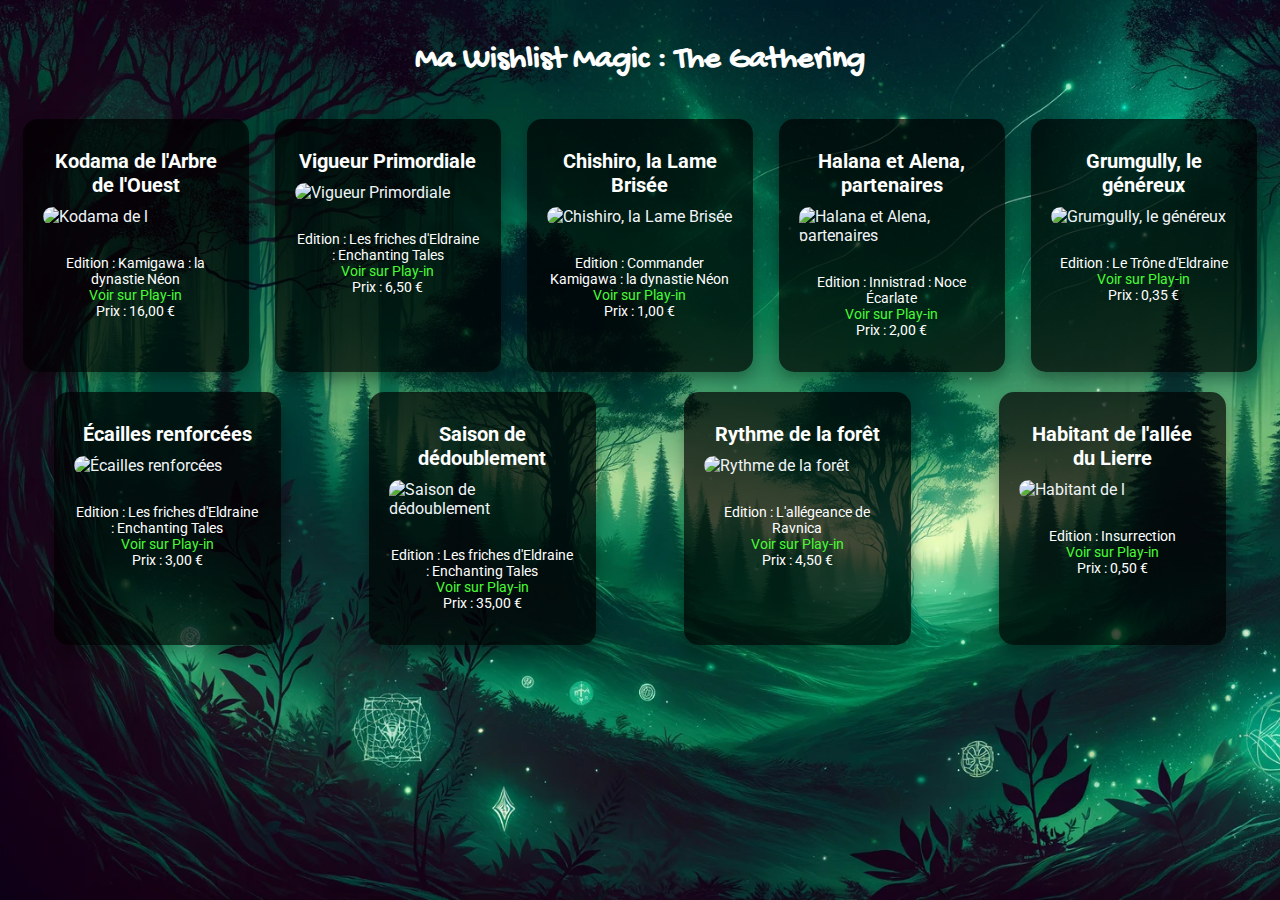
==== index.html @ 1f9462e4 "Add files via upload" ====
<!DOCTYPE html>
    <html lang="fr">
    <head>
        <meta charset="UTF-8">
        <title>Wishlist Magic: The Gathering</title>
        <link href="https://fonts.googleapis.com/css2?family=Gochi+Hand&family=Roboto:wght@400;700&display=swap" rel="stylesheet">
        <link rel="stylesheet" href="style3.css">
        <style>
            /* Votre CSS ici */
            #popup-img-container {
                display: none; /* Caché par défaut */
                position: fixed; /* Pour s'afficher par-dessus tout */
                top: 0;
                left: 0;
                width: 100%;
                height: 100%;
                background: rgba(0, 0, 0, 0.8); /* Fond sombre semi-transparent */
                z-index: 1000; /* S'assurer qu'il est au-dessus des autres éléments */
                justify-content: center;
                align-items: center;
            }
            #popup-img {
                max-width: 80%; /* Ajustez en fonction de la taille souhaitée */
                max-height: 80%;
            }
        </style>
        <script>
            function openPopup(src) {
                document.getElementById('popup-img').src = src;
                document.getElementById('popup-img-container').style.display = 'flex';
            }
            function closePopup() {
                document.getElementById('popup-img-container').style.display = 'none';
            }
        </script>
    </head>
    <body>
        <h1>Ma Wishlist Magic : The Gathering</h1>
        <div class="cards-container">
    
        <div class="card">
            <h2>Kodama de l'Arbre de l'Ouest</h2>
            <img src='https://www.play-in.com/images/cartes/mtg_neo/imported_kodama_of_the_west_tree92607.png' alt='Kodama de l'Arbre de l'Ouest' onclick="openPopup('https://www.play-in.com/images/cartes/mtg_neo/imported_kodama_of_the_west_tree92607.png')"/>
            <p>Edition : Kamigawa : la dynastie Néon<br>
            <a href='https://www.play-in.com/magic/carte/44755-kodama_de_larbre_de_louest'>Voir sur Play-in</a><br>
            Prix : 16,00 €</p>
        </div>
        
        <div class="card">
            <h2>Vigueur Primordiale</h2>
            <img src='https://www.play-in.com/images/cartes/mtg_wot/imported_primal_vigor118869.png' alt='Vigueur Primordiale' onclick="openPopup('https://www.play-in.com/images/cartes/mtg_wot/imported_primal_vigor118869.png')"/>
            <p>Edition : Les friches d'Eldraine : Enchanting Tales<br>
            <a href='https://www.play-in.com/magic/carte/18126-1154-vigueur_primordiale'>Voir sur Play-in</a><br>
            Prix : 6,50 €</p>
        </div>
        
        <div class="card">
            <h2>Chishiro, la Lame Brisée</h2>
            <img src='https://www.play-in.com/images/cartes/mtg_nec/imported_chishiro_the_shattered_blade93275.png' alt='Chishiro, la Lame Brisée' onclick="openPopup('https://www.play-in.com/images/cartes/mtg_nec/imported_chishiro_the_shattered_blade93275.png')"/>
            <p>Edition : Commander Kamigawa : la dynastie Néon<br>
            <a href='https://www.play-in.com/magic/carte/45207-chishiro_la_lame_brisee'>Voir sur Play-in</a><br>
            Prix : 1,00 €</p>
        </div>
        
        <div class="card">
            <h2>Halana et Alena, partenaires</h2>
            <img src='https://www.play-in.com/images/cartes/mtg_vow/imported_halana_and_alena_partners89827.png' alt='Halana et Alena, partenaires' onclick="openPopup('https://www.play-in.com/images/cartes/mtg_vow/imported_halana_and_alena_partners89827.png')"/>
            <p>Edition : Innistrad : Noce Écarlate<br>
            <a href='https://www.play-in.com/magic/carte/44154-halana_et_alena_partenaires'>Voir sur Play-in</a><br>
            Prix : 2,00 €</p>
        </div>
        
        <div class="card">
            <h2>Grumgully, le généreux</h2>
            <img src='https://www.play-in.com/images/cartes/throne_of_eldraine/grumgully_the_generous.png' alt='Grumgully, le généreux' onclick="openPopup('https://www.play-in.com/images/cartes/throne_of_eldraine/grumgully_the_generous.png')"/>
            <p>Edition : Le Trône d'Eldraine<br>
            <a href='https://www.play-in.com/magic/carte/26960-grumgully_le_genereux'>Voir sur Play-in</a><br>
            Prix : 0,35 €</p>
        </div>
        
        <div class="card">
            <h2>Écailles renforcées</h2>
            <img src='https://www.play-in.com/images/cartes/mtg_wot/imported_hardened_scales118056.png' alt='Écailles renforcées' onclick="openPopup('https://www.play-in.com/images/cartes/mtg_wot/imported_hardened_scales118056.png')"/>
            <p>Edition : Les friches d'Eldraine : Enchanting Tales<br>
            <a href='https://www.play-in.com/magic/carte/18783-1154-Ecailles_renforcees'>Voir sur Play-in</a><br>
            Prix : 3,00 €</p>
        </div>
        
        <div class="card">
            <h2>Saison de dédoublement</h2>
            <img src='https://www.play-in.com/images/cartes/mtg_wot/imported_doubling_season117599.png' alt='Saison de dédoublement' onclick="openPopup('https://www.play-in.com/images/cartes/mtg_wot/imported_doubling_season117599.png')"/>
            <p>Edition : Les friches d'Eldraine : Enchanting Tales<br>
            <a href='https://www.play-in.com/magic/carte/6570-1154-saison_de_dedoublement'>Voir sur Play-in</a><br>
            Prix : 35,00 €</p>
        </div>
        
        <div class="card">
            <h2>Rythme de la forêt</h2>
            <img src='https://www.play-in.com/images/cartes/ravnica_allegiance/rhythm_of_the_wild.png' alt='Rythme de la forêt' onclick="openPopup('https://www.play-in.com/images/cartes/ravnica_allegiance/rhythm_of_the_wild.png')"/>
            <p>Edition : L'allégeance de Ravnica<br>
            <a href='https://www.play-in.com/magic/carte/25278-rythme_de_la_foret'>Voir sur Play-in</a><br>
            Prix : 4,50 €</p>
        </div>
        
        <div class="card">
            <h2>Habitant de l'allée du Lierre</h2>
            <img src='https://www.play-in.com/images/cartes/gatecrash/ivy_lane_denizen.jpg' alt='Habitant de l'allée du Lierre' onclick="openPopup('https://www.play-in.com/images/cartes/gatecrash/ivy_lane_denizen.jpg')"/>
            <p>Edition : Insurrection<br>
            <a href='https://www.play-in.com/magic/carte/17573-habitant_de_lallee_du_lierre'>Voir sur Play-in</a><br>
            Prix : 0,50 €</p>
        </div>
        
    </div>
    <div id="popup-img-container" onclick="closePopup()">
        <img id="popup-img" src="" alt="Image agrandie" />
    </div>
</body>
</html>
---- style3.css ----
body {
    background-image: url('afc4e1e2-6461-441a-b0dc-225058190e2e.webp'); /* URL de l'image de fond */
    background-size: cover;
    background-attachment: fixed;
    font-family: 'Roboto', sans-serif;
    color: #f0f4f8; /* Couleur de texte pour la lisibilité */
    margin: 0;
    padding: 20px;
}

h1 {
    font-family: 'Gochi Hand', cursive;
    color: #ffffff; /* Couleur blanche pour le titre */
    text-align: center;
    margin-bottom: 40px; /* Espacement sous le titre */
}

.cards-container {
    display: flex;
    flex-wrap: wrap;
    justify-content: space-around;
    margin: -10px;
}

.card {
    flex-basis: calc(18% - 40px); /* Ajuste la base pour 4 cartes avec un peu d'espace */
    margin: 10px;
    background-color: rgba(0, 0, 0, 0.7); /* Arrière-plan semi-transparent */
    border-radius: 15px;
    box-shadow: 0 8px 16px rgba(0, 0, 0, 0.3);
    overflow: hidden;
    display: flex;
    flex-direction: column;
    align-items: center;
    padding: 20px;
    transition: transform 0.2s;
}

.card:hover {
    transform: scale(1.05); /* Légère animation au survol */
}

.card img {
    width: 100%;
    border-radius: 10px;
    margin-bottom: 15px;
}

.card h2, .card p {
    color: #ffffff; /* Texte blanc pour la lisibilité */
    text-align: center;
}

.card h2 {
    font-size: 20px;
    margin: 10px 0;
}

.card p {
    font-size: 14px;
}

a {
    text-decoration: none;
    color: #49fb35; /* Couleur vive pour les liens */
}

a:hover {
    text-decoration: underline;
}

@media only screen and (max-width: 1200px) {
    .card {
        flex-basis: calc(50% - 40px); /* 2 cartes par ligne sur les écrans plus petits */
    }
}
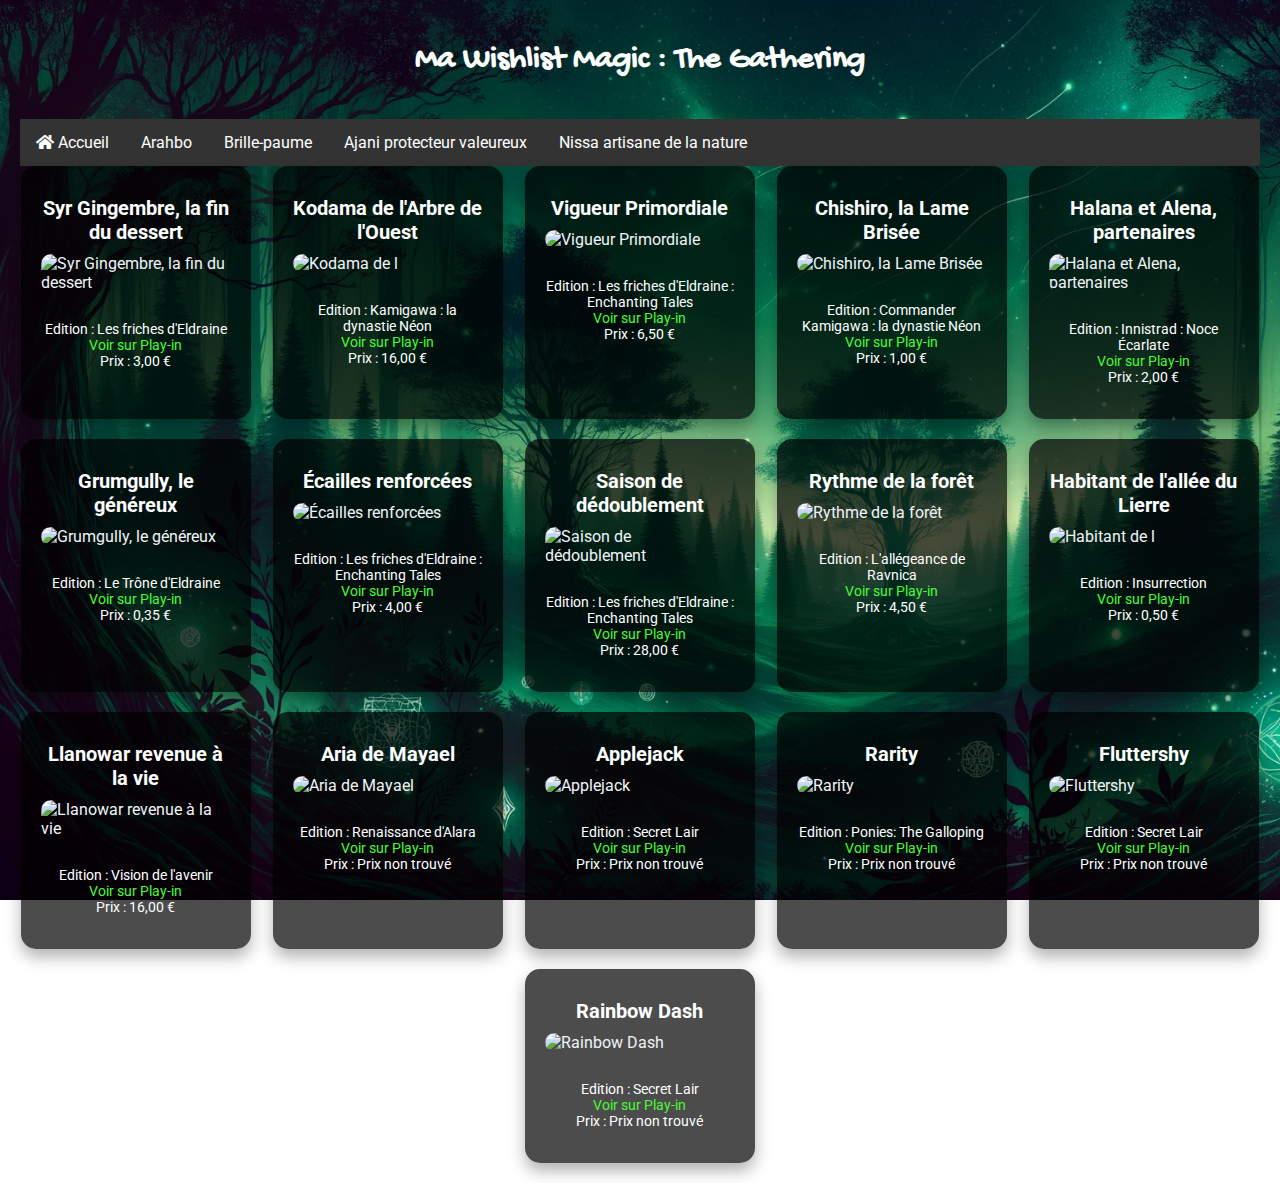
==== commit e101b005: "Add files via upload" ====
--- a/index.html
+++ b/index.html
@@ -5,7 +5,8 @@
         <meta charset="UTF-8">
         <title>Wishlist Magic: The Gathering</title>
         <link href="https://fonts.googleapis.com/css2?family=Gochi+Hand&family=Roboto:wght@400;700&display=swap" rel="stylesheet">
-        <link rel="stylesheet" href="style3.css">
+        <link rel="stylesheet" href="style.css">
+        <link rel="stylesheet" href="https://cdnjs.cloudflare.com/ajax/libs/font-awesome/5.15.1/css/all.min.css">
         <style>
             /* Votre CSS ici */
             #popup-img-container {
@@ -37,8 +38,17 @@
     </head>
     <body>
         <h1>Ma Wishlist Magic : The Gathering</h1>
+        <nav><ul><li><a href="index.html"><i class="fas fa-home"></i> Accueil</a></li><li><a href="Arahbo.html">Arahbo</a></li><li><a href="Brille-Paume.html">Brille-paume</a></li><li><a href="Ajani protecteur valeureux.html">Ajani protecteur valeureux</a></li><li><a href="Nissa artisane de la nature.html">Nissa artisane de la nature</a></li></ul></nav>
         <div class="cards-container">
     
+        <div class="card">
+            <h2>Syr Gingembre, la fin du dessert</h2>
+            <img src='https://www.play-in.com/images/cartes/mtg_woe/imported_syr_ginger_the_meal_ender117947.png' alt='Syr Gingembre, la fin du dessert' onclick="openPopup('https://www.play-in.com/images/cartes/mtg_woe/imported_syr_ginger_the_meal_ender117947.png')"/>
+            <p>Edition : Les friches d'Eldraine<br>
+            <a href='https://www.play-in.com/magic/carte/51317-syr_gingembre_la_fin_du_dessert'>Voir sur Play-in</a><br>
+            Prix : 3,00 €</p>
+        </div>
+        
         <div class="card">
             <h2>Kodama de l'Arbre de l'Ouest</h2>
             <img src='https://www.play-in.com/images/cartes/mtg_neo/imported_kodama_of_the_west_tree92607.png' alt='Kodama de l'Arbre de l'Ouest' onclick="openPopup('https://www.play-in.com/images/cartes/mtg_neo/imported_kodama_of_the_west_tree92607.png')"/>
@@ -84,7 +94,7 @@
             <img src='https://www.play-in.com/images/cartes/mtg_wot/imported_hardened_scales118056.png' alt='Écailles renforcées' onclick="openPopup('https://www.play-in.com/images/cartes/mtg_wot/imported_hardened_scales118056.png')"/>
             <p>Edition : Les friches d'Eldraine : Enchanting Tales<br>
             <a href='https://www.play-in.com/magic/carte/18783-1154-Ecailles_renforcees'>Voir sur Play-in</a><br>
-            Prix : 3,00 €</p>
+            Prix : 4,00 €</p>
         </div>
         
         <div class="card">
@@ -92,7 +102,7 @@
             <img src='https://www.play-in.com/images/cartes/mtg_wot/imported_doubling_season117599.png' alt='Saison de dédoublement' onclick="openPopup('https://www.play-in.com/images/cartes/mtg_wot/imported_doubling_season117599.png')"/>
             <p>Edition : Les friches d'Eldraine : Enchanting Tales<br>
             <a href='https://www.play-in.com/magic/carte/6570-1154-saison_de_dedoublement'>Voir sur Play-in</a><br>
-            Prix : 35,00 €</p>
+            Prix : 28,00 €</p>
         </div>
         
         <div class="card">
@@ -111,6 +121,54 @@
             Prix : 0,50 €</p>
         </div>
         
+        <div class="card">
+            <h2>Llanowar revenue à la vie</h2>
+            <img src='https://www.play-in.com/images/cartes/future_sight/imported_llanowar_reborn.png' alt='Llanowar revenue à la vie' onclick="openPopup('https://www.play-in.com/images/cartes/future_sight/imported_llanowar_reborn.png')"/>
+            <p>Edition : Vision de l'avenir<br>
+            <a href='https://www.play-in.com/magic/carte/2574-llanowar_revenue_a_la_vie'>Voir sur Play-in</a><br>
+            Prix : 16,00 €</p>
+        </div>
+        
+        <div class="card">
+            <h2>Aria de Mayael</h2>
+            <img src='https://www.play-in.com/images/cartes/alara_reborn/mayaels_aria.jpg' alt='Aria de Mayael' onclick="openPopup('https://www.play-in.com/images/cartes/alara_reborn/mayaels_aria.jpg')"/>
+            <p>Edition : Renaissance d'Alara<br>
+            <a href='https://www.play-in.com/magic/carte/11662-aria_de_mayael'>Voir sur Play-in</a><br>
+            Prix : Prix non trouvé</p>
+        </div>
+        
+        <div class="card">
+            <h2>Applejack</h2>
+            <img src='https://www.play-in.com/images/cartes/secret_lair/imported_applejack130520.png' alt='Applejack' onclick="openPopup('https://www.play-in.com/images/cartes/secret_lair/imported_applejack130520.png')"/>
+            <p>Edition : Secret Lair<br>
+            <a href='https://www.play-in.com/magic/carte/54451-_applejack'>Voir sur Play-in</a><br>
+            Prix : Prix non trouvé</p>
+        </div>
+        
+        <div class="card">
+            <h2>Rarity</h2>
+            <img src='https://www.play-in.com/images/cartes/ponies_the_galloping/imported_rarity54619.png' alt='Rarity' onclick="openPopup('https://www.play-in.com/images/cartes/ponies_the_galloping/imported_rarity54619.png')"/>
+            <p>Edition : Ponies: The Galloping<br>
+            <a href='https://www.play-in.com/magic/carte/27598-rarity'>Voir sur Play-in</a><br>
+            Prix : Prix non trouvé</p>
+        </div>
+        
+        <div class="card">
+            <h2>Fluttershy</h2>
+            <img src='https://www.play-in.com/images/cartes/secret_lair/imported_fluttershy130521.png' alt='Fluttershy' onclick="openPopup('https://www.play-in.com/images/cartes/secret_lair/imported_fluttershy130521.png')"/>
+            <p>Edition : Secret Lair<br>
+            <a href='https://www.play-in.com/magic/carte/54452-_fluttershy'>Voir sur Play-in</a><br>
+            Prix : Prix non trouvé</p>
+        </div>
+        
+        <div class="card">
+            <h2>Rainbow Dash</h2>
+            <img src='https://www.play-in.com/images/cartes/secret_lair/imported_rainbow_dash130523.png' alt='Rainbow Dash' onclick="openPopup('https://www.play-in.com/images/cartes/secret_lair/imported_rainbow_dash130523.png')"/>
+            <p>Edition : Secret Lair<br>
+            <a href='https://www.play-in.com/magic/carte/54454-_rainbow_dash'>Voir sur Play-in</a><br>
+            Prix : Prix non trouvé</p>
+        </div>
+        
     </div>
     <div id="popup-img-container" onclick="closePopup()">
         <img id="popup-img" src="" alt="Image agrandie" />
--- a/style.css
+++ b/style.css
@@ -0,0 +1,128 @@
+body {
+    background-image: url('afc4e1e2-6461-441a-b0dc-225058190e2e.webp'); /* URL de l'image de fond */
+    background-size: cover;
+    background-attachment: fixed;
+    font-family: 'Roboto', sans-serif;
+    color: #f0f4f8; /* Couleur de texte pour la lisibilité */
+    margin: 0;
+    padding: 20px;
+}
+
+h1 {
+    font-family: 'Gochi Hand', cursive;
+    color: #ffffff; /* Couleur blanche pour le titre */
+    text-align: center;
+    margin-bottom: 40px; /* Espacement sous le titre */
+}
+
+.cards-container {
+    display: flex;
+    flex-wrap: wrap;
+    justify-content: space-around;
+    margin: -10px;
+}
+
+.card {
+    flex-basis: calc(100% / 6 - 20px); /* Ajuste la base pour 4 cartes avec un peu d'espace */
+    margin: 10px;
+    background-color: rgba(0, 0, 0, 0.7); /* Arrière-plan semi-transparent */
+    border-radius: 15px;
+    box-shadow: 0 8px 16px rgba(0, 0, 0, 0.3);
+    overflow: hidden;
+    display: flex;
+    flex-direction: column;
+    align-items: center;
+    padding: 20px;
+    transition: transform 0.2s;
+}
+
+.card:hover {
+    transform: scale(1.05); /* Légère animation au survol */
+}
+
+.card img {
+    width: 100%;
+    border-radius: 10px;
+    margin-bottom: 15px;
+}
+
+.card h2, .card p {
+    color: #ffffff; /* Texte blanc pour la lisibilité */
+    text-align: center;
+}
+
+.card h2 {
+    font-size: 20px;
+    margin: 10px 0;
+}
+
+.card p {
+    font-size: 14px;
+}
+
+a {
+    text-decoration: none;
+    color: #49fb35; /* Couleur vive pour les liens */
+}
+
+a:hover {
+    text-decoration: underline;
+}
+
+@media only screen and (max-width: 1200px) {
+    .card {
+        flex-basis: calc(50% - 40px); /* 2 cartes par ligne sur les écrans plus petits */
+    }
+}
+
+/* Style de base pour la barre de navigation */
+nav {
+    background-color: #333; /* Couleur d'arrière-plan de la barre de navigation */
+    overflow: hidden;
+}
+
+/* Style pour les éléments de liste dans la barre de navigation */
+nav ul {
+    list-style-type: none;
+    margin: 0;
+    padding: 0;
+}
+
+/* Style pour les liens dans la barre de navigation */
+nav ul li {
+    float: left;
+}
+
+nav ul li a {
+    display: block;
+    color: white; /* Couleur du texte des liens */
+    text-align: center;
+    padding: 14px 16px; /* Espacement autour du texte */
+    text-decoration: none;
+}
+
+/* Changer la couleur des liens au survol */
+nav ul li a:hover {
+    background-color: #ddd;
+    color: black; /* Couleur du texte des liens au survol */
+}
+
+/* Style pour l'icône de la maison (home) */
+nav ul li a img {
+    vertical-align: middle;
+    margin-right: 8px;
+}
+
+/* Clear floats after the nav */
+nav:after {
+    content: "";
+    display: table;
+    clear: both;
+}
+
+/* Responsive navigation menu - stacking links under each other on smaller screens */
+@media screen and (max-width: 600px) {
+    nav ul li {
+        float: none;
+    }
+}
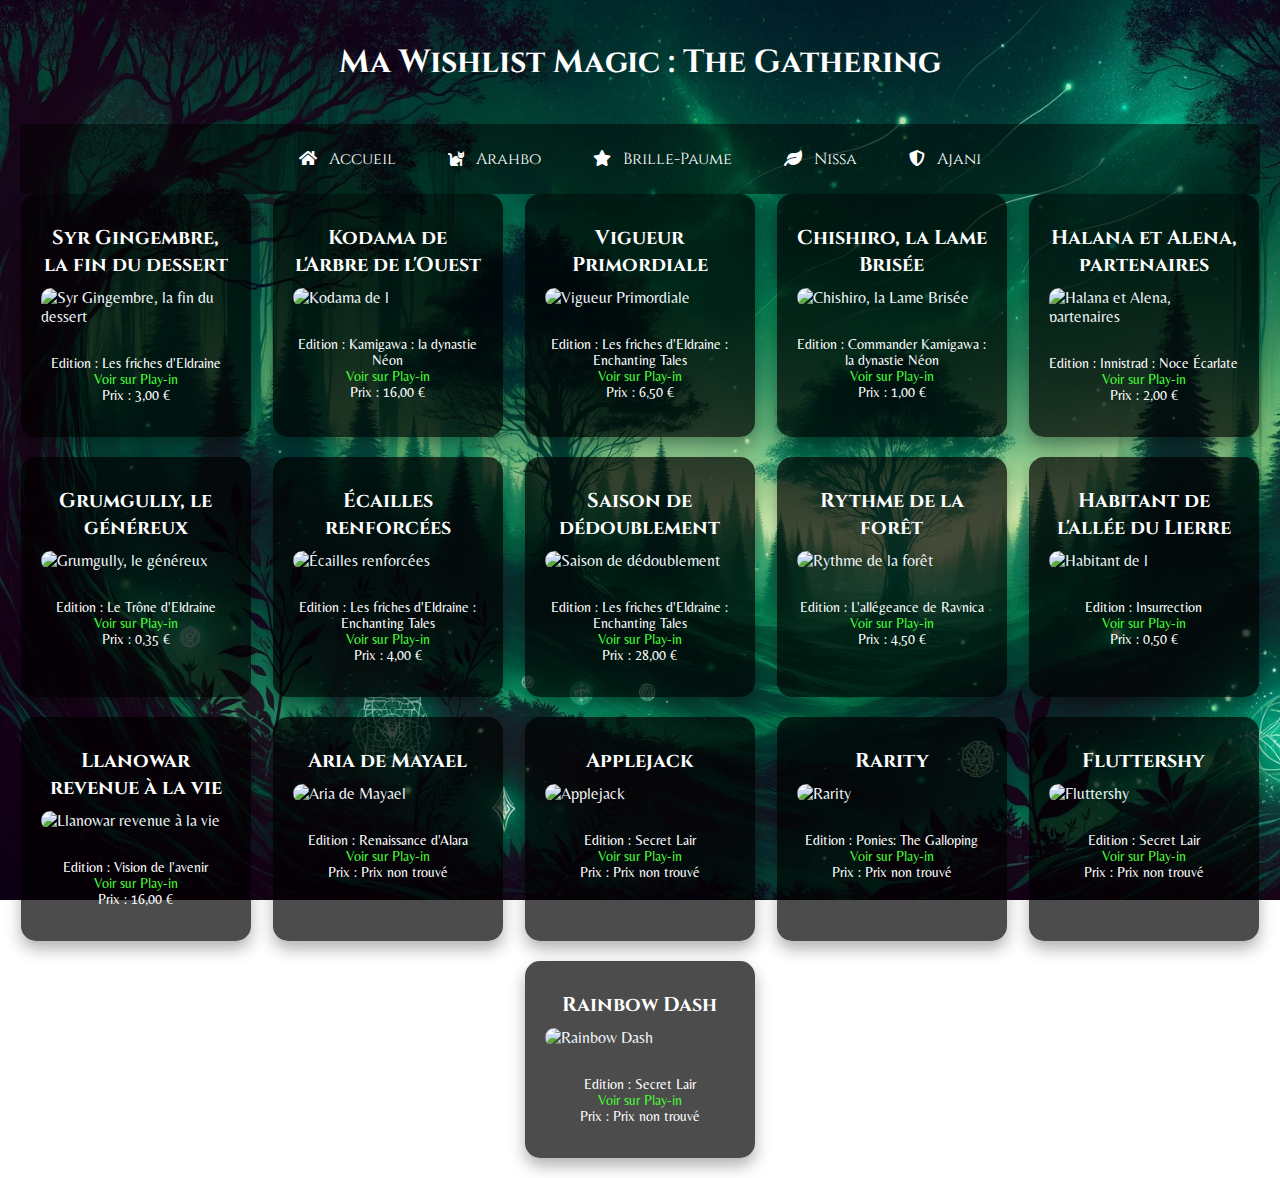
==== commit 4cf10bce: "UP design site font + menu" ====
--- a/index.html
+++ b/index.html
@@ -5,6 +5,7 @@
         <meta charset="UTF-8">
         <title>Wishlist Magic: The Gathering</title>
         <link href="https://fonts.googleapis.com/css2?family=Gochi+Hand&family=Roboto:wght@400;700&display=swap" rel="stylesheet">
+        <link href="https://fonts.googleapis.com/css2?family=Belleza&family=Cinzel&family=MedievalSharp&display=swap" rel="stylesheet">
         <link rel="stylesheet" href="style.css">
         <link rel="stylesheet" href="https://cdnjs.cloudflare.com/ajax/libs/font-awesome/5.15.1/css/all.min.css">
         <style>
@@ -38,7 +39,15 @@
     </head>
     <body>
         <h1>Ma Wishlist Magic : The Gathering</h1>
-        <nav><ul><li><a href="index.html"><i class="fas fa-home"></i> Accueil</a></li><li><a href="Arahbo.html">Arahbo</a></li><li><a href="Brille-Paume.html">Brille-paume</a></li><li><a href="Ajani protecteur valeureux.html">Ajani protecteur valeureux</a></li><li><a href="Nissa artisane de la nature.html">Nissa artisane de la nature</a></li></ul></nav>
+        <nav>
+            <ul>
+                <li><a href="index.html"><i class="fas fa-home"></i> Accueil</a></li>
+                <li><a href="arahbo.html"><i class="fas fa-cat"></i> Arahbo</a></li>
+                <li><a href="brille-paume.html"><i class="fas fa-star"></i> Brille-Paume</a></li>
+                <li><a href="nissa.html"><i class="fas fa-leaf"></i> Nissa</a></li>
+                <li><a href="ajani.html"><i class="fas fa-shield-alt"></i> Ajani</a></li>
+            </ul>
+        </nav>
         <div class="cards-container">
     
         <div class="card">
--- a/style.css
+++ b/style.css
@@ -2,14 +2,13 @@
     background-image: url('afc4e1e2-6461-441a-b0dc-225058190e2e.webp'); /* URL de l'image de fond */
     background-size: cover;
     background-attachment: fixed;
-    font-family: 'Roboto', sans-serif;
+    font-family: 'Belleza', sans-serif;
     color: #f0f4f8; /* Couleur de texte pour la lisibilité */
     margin: 0;
     padding: 20px;
 }
 
 h1 {
-    font-family: 'Gochi Hand', cursive;
     color: #ffffff; /* Couleur blanche pour le titre */
     text-align: center;
     margin-bottom: 40px; /* Espacement sous le titre */
@@ -126,3 +125,57 @@
         float: none;
     }
 }
+
+h1, h2, h3, .menu {
+    font-family: 'Cinzel', serif;
+}
+
+.body-text {
+    font-family: 'Belleza', sans-serif;
+}
+
+.card-name, .card-details {
+    font-family: 'MedievalSharp', cursive;
+}
+
+/* Menu Styling */
+nav {
+    background: rgba(0, 0, 0, 0.5); /* Fond semi-transparent */
+    padding: 10px;
+    border-radius: 5px;
+}
+
+nav ul {
+    list-style-type: none;
+    display: flex;
+    justify-content: center;
+    padding: 0;
+}
+
+nav ul li {
+    margin: 0 10px;
+}
+
+nav ul li a {
+    text-decoration: none;
+    color: #fff;
+    font-family: 'Cinzel', serif;
+    transition: color 0.3s ease;
+    /* vos styles existants */
+    border-radius: 10px; /* Ceci arrondira les coins. Ajustez la valeur selon vos besoins. */
+    transition: all 0.3s ease; /* Assure une transition douce pour le style de survol */
+}
+
+
+nav ul li a i {
+    margin-right: 8px;
+}
+
+
+nav ul li a:hover {
+    /* vos styles existants pour le survol */
+    background-color: rgba(255, 255, 255, 0.2); /* Ajoute un fond légèrement blanc pour le survol */
+    color: #f8c555; /* Or gold pour le survol */ /* Choisissez une couleur foncée pour plus de contraste */
+    border-radius: 10px; /* S'assurer que les bords arrondis restent cohérents */
+    padding: 14px 16px; /* Ajouter ou ajuster le padding si nécessaire pour l'effet de survol */
+}
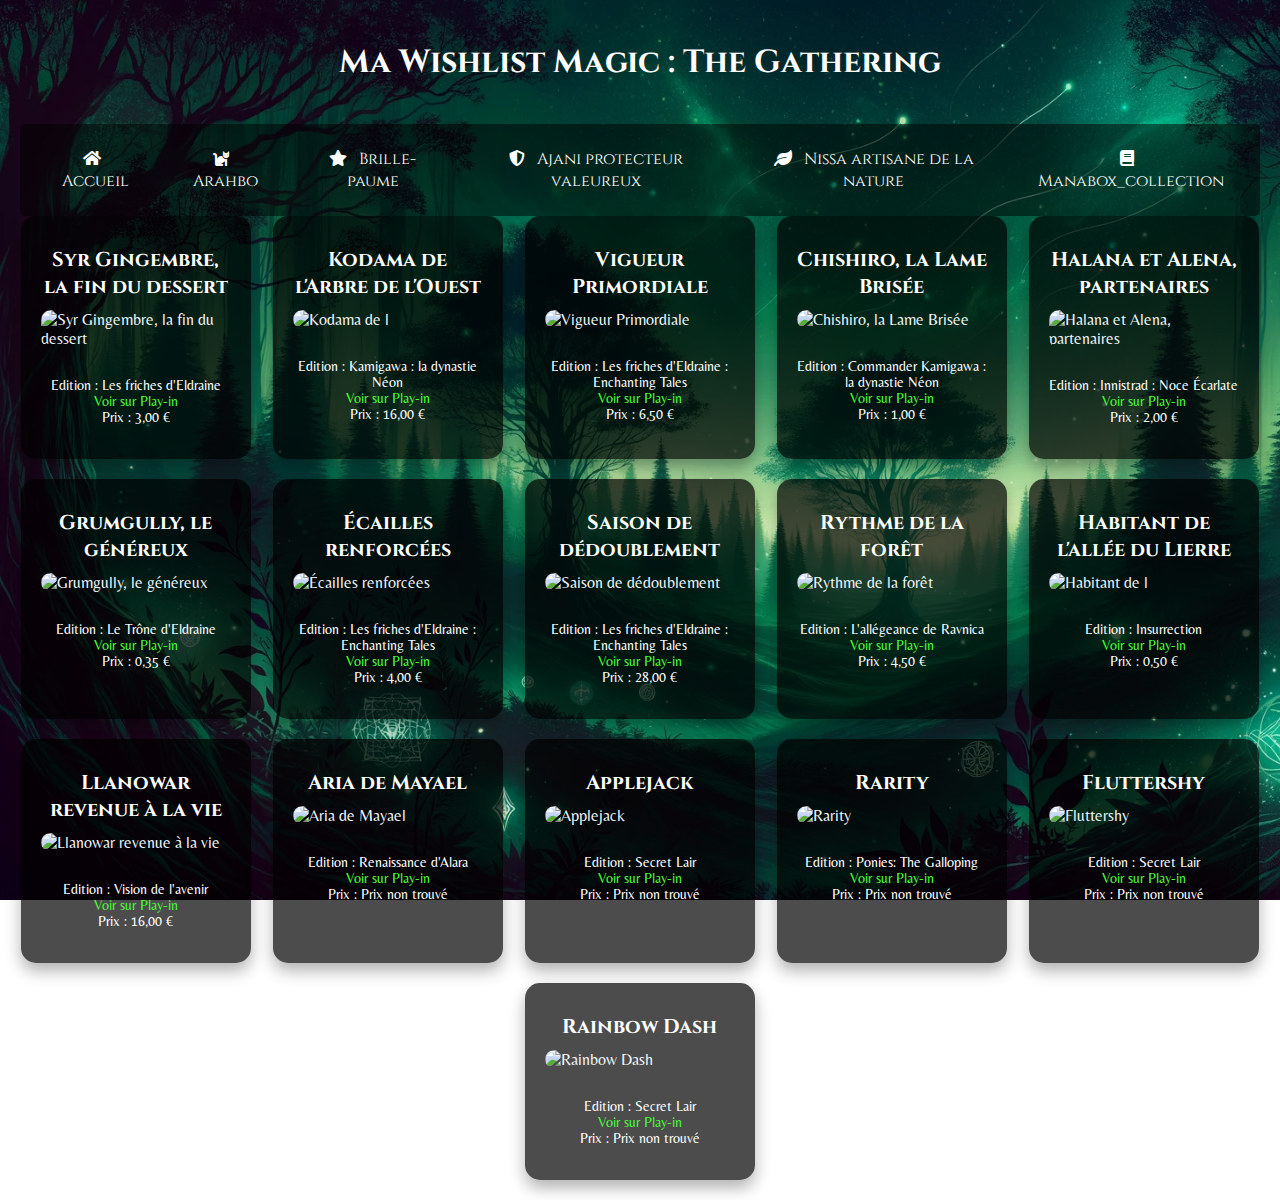
==== commit 662d80db: "UP - Cartes par type + bords noirs + onglet collection" ====
--- a/index.html
+++ b/index.html
@@ -42,10 +42,11 @@
         <nav>
             <ul>
                 <li><a href="index.html"><i class="fas fa-home"></i> Accueil</a></li>
-                <li><a href="arahbo.html"><i class="fas fa-cat"></i> Arahbo</a></li>
-                <li><a href="brille-paume.html"><i class="fas fa-star"></i> Brille-Paume</a></li>
-                <li><a href="nissa.html"><i class="fas fa-leaf"></i> Nissa</a></li>
-                <li><a href="ajani.html"><i class="fas fa-shield-alt"></i> Ajani</a></li>
+                <li><a href="Arahbo.html"><i class="fas fa-cat"></i> Arahbo</a></li>
+                <li><a href="Brille-Paume.html"><i class="fas fa-star"></i> Brille-paume</a></li>
+                <li><a href="Ajani protecteur valeureux.html"><i class="fas fa-shield-alt"></i> Ajani protecteur valeureux</a></li>
+                <li><a href="Nissa artisane de la nature.html"><i class="fas fa-leaf"></i> Nissa artisane de la nature</a></li>
+                <li><a href="ManaBox_Collection.html"><i class="fas fa-book"></i> Manabox_collection</a></li></ul></nav>
             </ul>
         </nav>
         <div class="cards-container">
@@ -182,6 +183,35 @@
     <div id="popup-img-container" onclick="closePopup()">
         <img id="popup-img" src="" alt="Image agrandie" />
     </div>
-</body>
+    <div id="popup-img-container" onclick="closePopup()">
+        <img id="popup-img" src="" alt="Image agrandie" />
+    </div>
+    <button onclick="topFunction()" id="myBtn" title="Retour en haut">
+        <i class="fas fa-chevron-up"></i>
+    </button>
+    <script>
+    //Quand l'utilisateur scroll vers le bas de 20px depuis le haut du document, afficher le bouton
+    window.onscroll = function() {scrollFunction()};
+
+    function scrollFunction() {
+      if (document.body.scrollTop > 20 || document.documentElement.scrollTop > 20) {
+        document.getElementById("myBtn").style.display = "block";
+      } else {
+        document.getElementById("myBtn").style.display = "none";
+      }
+    }
+
+    // Quand l'utilisateur clique sur le bouton, scroll en haut du document
+    function topFunction() {
+    const scrollDuration = 600; // durée du scroll en ms
+    const scrollStep = -window.scrollY / (scrollDuration / 15), // calcule la distance de chaque étape
+        scrollInterval = setInterval(function(){
+        if ( window.scrollY != 0 ) {
+            window.scrollBy( 0, scrollStep );
+        }
+        else clearInterval(scrollInterval); 
+    },15);
+    }
+    </script></body>
 </html>
     --- a/style.css
+++ b/style.css
@@ -14,6 +14,10 @@
     margin-bottom: 40px; /* Espacement sous le titre */
 }
 
+h2 {
+    text-align: center;
+    margin-bottom: 20px; /* Espacement sous le titre */
+}
 .cards-container {
     display: flex;
     flex-wrap: wrap;
@@ -76,8 +80,12 @@
 
 /* Style de base pour la barre de navigation */
 nav {
-    background-color: #333; /* Couleur d'arrière-plan de la barre de navigation */
+    background: rgba(0, 0, 0, 0.5); /* Fond semi-transparent */
+    padding: 10px;
+    border-radius: 5px;
     overflow: hidden;
+}
+nav {
 }
 
 /* Style pour les éléments de liste dans la barre de navigation */
@@ -85,12 +93,17 @@
     list-style-type: none;
     margin: 0;
     padding: 0;
+    display: flex;
+    justify-content: center;
 }
+
 
 /* Style pour les liens dans la barre de navigation */
 nav ul li {
     float: left;
+    margin: 0 10px;
 }
+
 
 nav ul li a {
     display: block;
@@ -98,12 +111,24 @@
     text-align: center;
     padding: 14px 16px; /* Espacement autour du texte */
     text-decoration: none;
+    font-family: 'Cinzel', serif;
+    transition: color 0.3s ease;
+    border-radius: 10px; /* Pour arrondir les coins */
+    transition: all 0.3s ease; /* Transition douce pour le style de survol */
 }
+
+
+nav ul li a i {
+    margin-right: 8px;
+}
+
 
 /* Changer la couleur des liens au survol */
 nav ul li a:hover {
-    background-color: #ddd;
-    color: black; /* Couleur du texte des liens au survol */
+    background-color: rgba(255, 255, 255, 0.2); /* Ajoute un fond légèrement blanc pour le survol */
+    color: #f8c555; /* Or gold pour le survol */
+    border-radius: 10px; /* S'assurer que les bords arrondis restent cohérents */
+    padding: 14px 16px; /* Ajouter ou ajuster le padding si nécessaire pour l'effet de survol */
 }
 
 /* Style pour l'icône de la maison (home) */
@@ -138,44 +163,25 @@
     font-family: 'MedievalSharp', cursive;
 }
 
-/* Menu Styling */
-nav {
-    background: rgba(0, 0, 0, 0.5); /* Fond semi-transparent */
-    padding: 10px;
-    border-radius: 5px;
+
+/* Bouton flèche en bas de page */
+
+#myBtn {
+    display: none; /* Bouton caché par défaut */
+    position: fixed; /* Positionné par rapport à la fenêtre d'affichage */
+    bottom: 20px; /* 20px du bas */
+    right: 30px; /* 30px de la droite */
+    z-index: 99; /* S'assure qu'il reste au-dessus des autres éléments */
+    border: none; /* Pas de bordure */
+    outline: none; /* Pas de contour lors de la sélection */
+    background-color: rgba(0, 0, 0, 0.5); /* Fond semi-transparent noir */
+    color: white; /* Couleur du texte (pour l'icône) */
+    cursor: pointer; /* Style du curseur */
+    padding: 15px; /* Espacement interne */
+    border-radius: 50%; /* Rond */
+    font-size: 18px; /* Taille de l'icône */
 }
 
-nav ul {
-    list-style-type: none;
-    display: flex;
-    justify-content: center;
-    padding: 0;
+#myBtn:hover {
+    background-color: rgba(0, 0, 0, 0.8); /* Fond un peu plus opaque au survol */
 }
-
-nav ul li {
-    margin: 0 10px;
-}
-
-nav ul li a {
-    text-decoration: none;
-    color: #fff;
-    font-family: 'Cinzel', serif;
-    transition: color 0.3s ease;
-    /* vos styles existants */
-    border-radius: 10px; /* Ceci arrondira les coins. Ajustez la valeur selon vos besoins. */
-    transition: all 0.3s ease; /* Assure une transition douce pour le style de survol */
-}
-
-
-nav ul li a i {
-    margin-right: 8px;
-}
-
-
-nav ul li a:hover {
-    /* vos styles existants pour le survol */
-    background-color: rgba(255, 255, 255, 0.2); /* Ajoute un fond légèrement blanc pour le survol */
-    color: #f8c555; /* Or gold pour le survol */ /* Choisissez une couleur foncée pour plus de contraste */
-    border-radius: 10px; /* S'assurer que les bords arrondis restent cohérents */
-    padding: 14px 16px; /* Ajouter ou ajuster le padding si nécessaire pour l'effet de survol */
-}
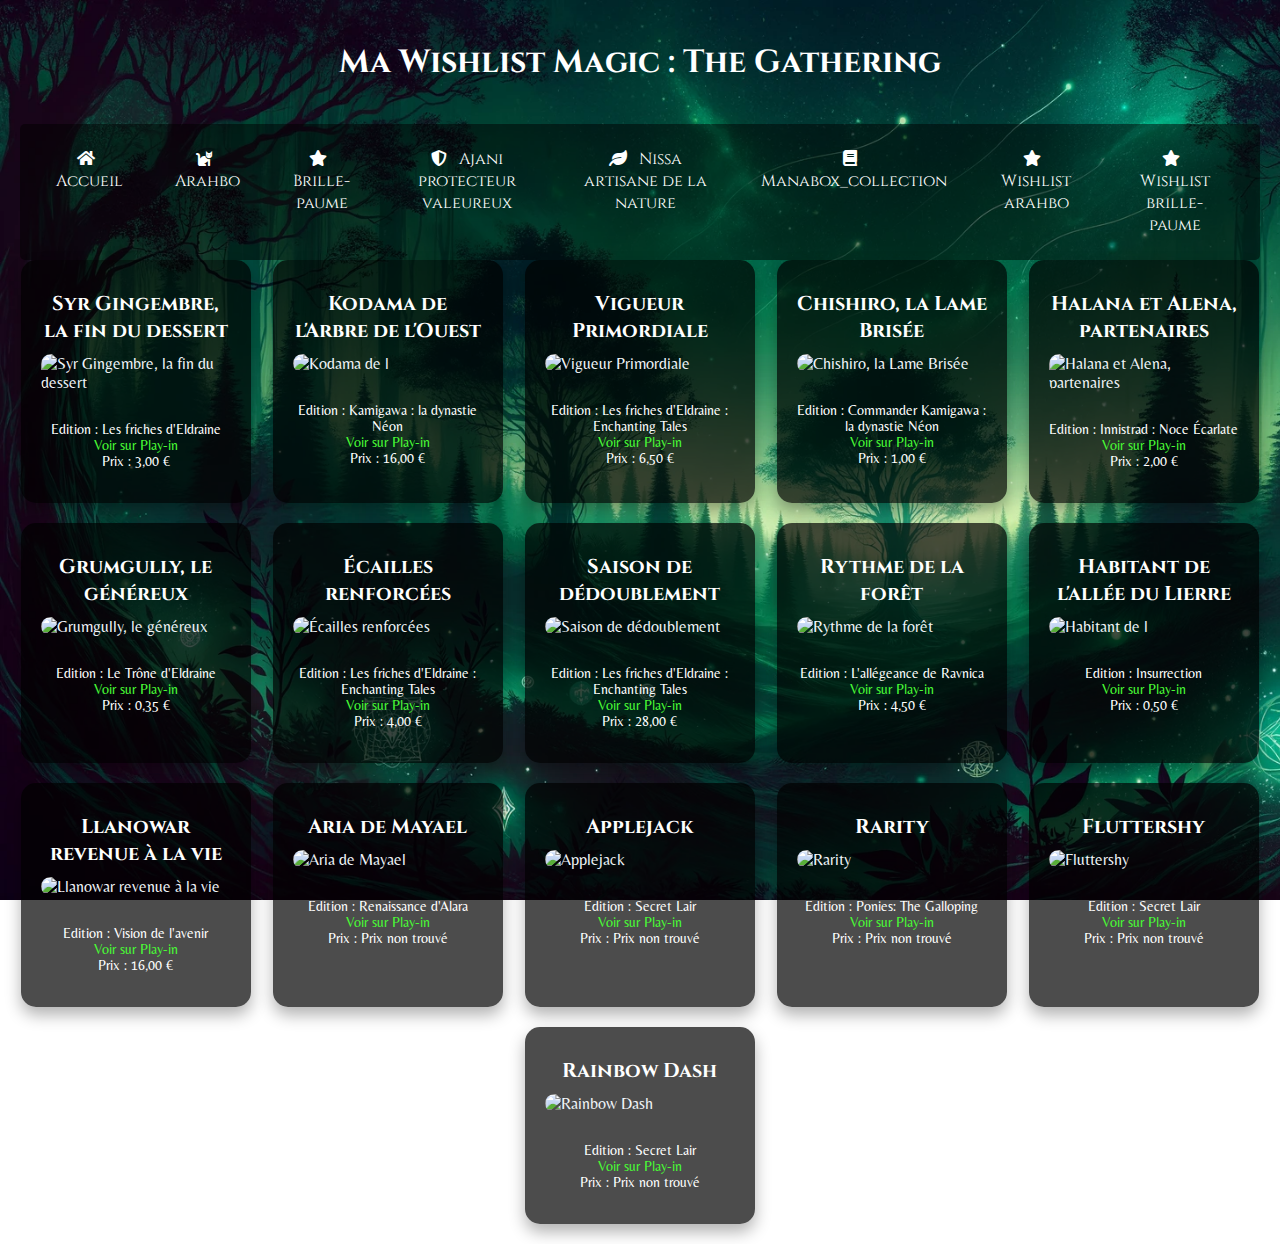
==== commit 30611913: "add wishlists" ====
--- a/index.html
+++ b/index.html
@@ -46,7 +46,9 @@
                 <li><a href="Brille-Paume.html"><i class="fas fa-star"></i> Brille-paume</a></li>
                 <li><a href="Ajani protecteur valeureux.html"><i class="fas fa-shield-alt"></i> Ajani protecteur valeureux</a></li>
                 <li><a href="Nissa artisane de la nature.html"><i class="fas fa-leaf"></i> Nissa artisane de la nature</a></li>
-                <li><a href="ManaBox_Collection.html"><i class="fas fa-book"></i> Manabox_collection</a></li></ul></nav>
+                <li><a href="ManaBox_Collection.html"><i class="fas fa-book"></i> Manabox_collection</a></li>
+                <li><a href="Wishlist Arahbo.html"><i class="fas fa-star"></i> Wishlist arahbo</a></li>
+                <li><a href="Wishlist Brille-Paume.html"><i class="fas fa-star"></i> Wishlist brille-paume</a></li>
             </ul>
         </nav>
         <div class="cards-container">
@@ -149,7 +151,7 @@
         
         <div class="card">
             <h2>Applejack</h2>
-            <img src='https://www.play-in.com/images/cartes/secret_lair/imported_applejack130520.png' alt='Applejack' onclick="openPopup('https://www.play-in.com/images/cartes/secret_lair/imported_applejack130520.png')"/>
+            <img src='https://cards.scryfall.io/large/front/a/8/a8f02241-b268-43c8-b69e-bf10c8a9b9ca.jpg?1695065826' alt='Applejack' onclick="openPopup('https://cards.scryfall.io/large/front/a/8/a8f02241-b268-43c8-b69e-bf10c8a9b9ca.jpg?1695065826')"/>
             <p>Edition : Secret Lair<br>
             <a href='https://www.play-in.com/magic/carte/54451-_applejack'>Voir sur Play-in</a><br>
             Prix : Prix non trouvé</p>
@@ -157,7 +159,7 @@
         
         <div class="card">
             <h2>Rarity</h2>
-            <img src='https://www.play-in.com/images/cartes/ponies_the_galloping/imported_rarity54619.png' alt='Rarity' onclick="openPopup('https://www.play-in.com/images/cartes/ponies_the_galloping/imported_rarity54619.png')"/>
+            <img src='https://cards.scryfall.io/large/front/9/a/9ad30de4-8299-4252-99f9-866719ec047d.jpg?1660203805' alt='Rarity' onclick="openPopup('https://cards.scryfall.io/large/front/9/a/9ad30de4-8299-4252-99f9-866719ec047d.jpg?1660203805')"/>
             <p>Edition : Ponies: The Galloping<br>
             <a href='https://www.play-in.com/magic/carte/27598-rarity'>Voir sur Play-in</a><br>
             Prix : Prix non trouvé</p>
@@ -165,7 +167,7 @@
         
         <div class="card">
             <h2>Fluttershy</h2>
-            <img src='https://www.play-in.com/images/cartes/secret_lair/imported_fluttershy130521.png' alt='Fluttershy' onclick="openPopup('https://www.play-in.com/images/cartes/secret_lair/imported_fluttershy130521.png')"/>
+            <img src='https://cards.scryfall.io/large/front/a/d/ad9c0698-aaa3-4aef-b1a6-0963e10cd94b.jpg?1695076679' alt='Fluttershy' onclick="openPopup('https://cards.scryfall.io/large/front/a/d/ad9c0698-aaa3-4aef-b1a6-0963e10cd94b.jpg?1695076679')"/>
             <p>Edition : Secret Lair<br>
             <a href='https://www.play-in.com/magic/carte/54452-_fluttershy'>Voir sur Play-in</a><br>
             Prix : Prix non trouvé</p>
@@ -173,7 +175,7 @@
         
         <div class="card">
             <h2>Rainbow Dash</h2>
-            <img src='https://www.play-in.com/images/cartes/secret_lair/imported_rainbow_dash130523.png' alt='Rainbow Dash' onclick="openPopup('https://www.play-in.com/images/cartes/secret_lair/imported_rainbow_dash130523.png')"/>
+            <img src='https://cards.scryfall.io/large/front/6/a/6ab2cbaa-58c5-4612-8d99-10f5ee5041ee.jpg?1695076707' alt='Rainbow Dash' onclick="openPopup('https://cards.scryfall.io/large/front/6/a/6ab2cbaa-58c5-4612-8d99-10f5ee5041ee.jpg?1695076707')"/>
             <p>Edition : Secret Lair<br>
             <a href='https://www.play-in.com/magic/carte/54454-_rainbow_dash'>Voir sur Play-in</a><br>
             Prix : Prix non trouvé</p>
